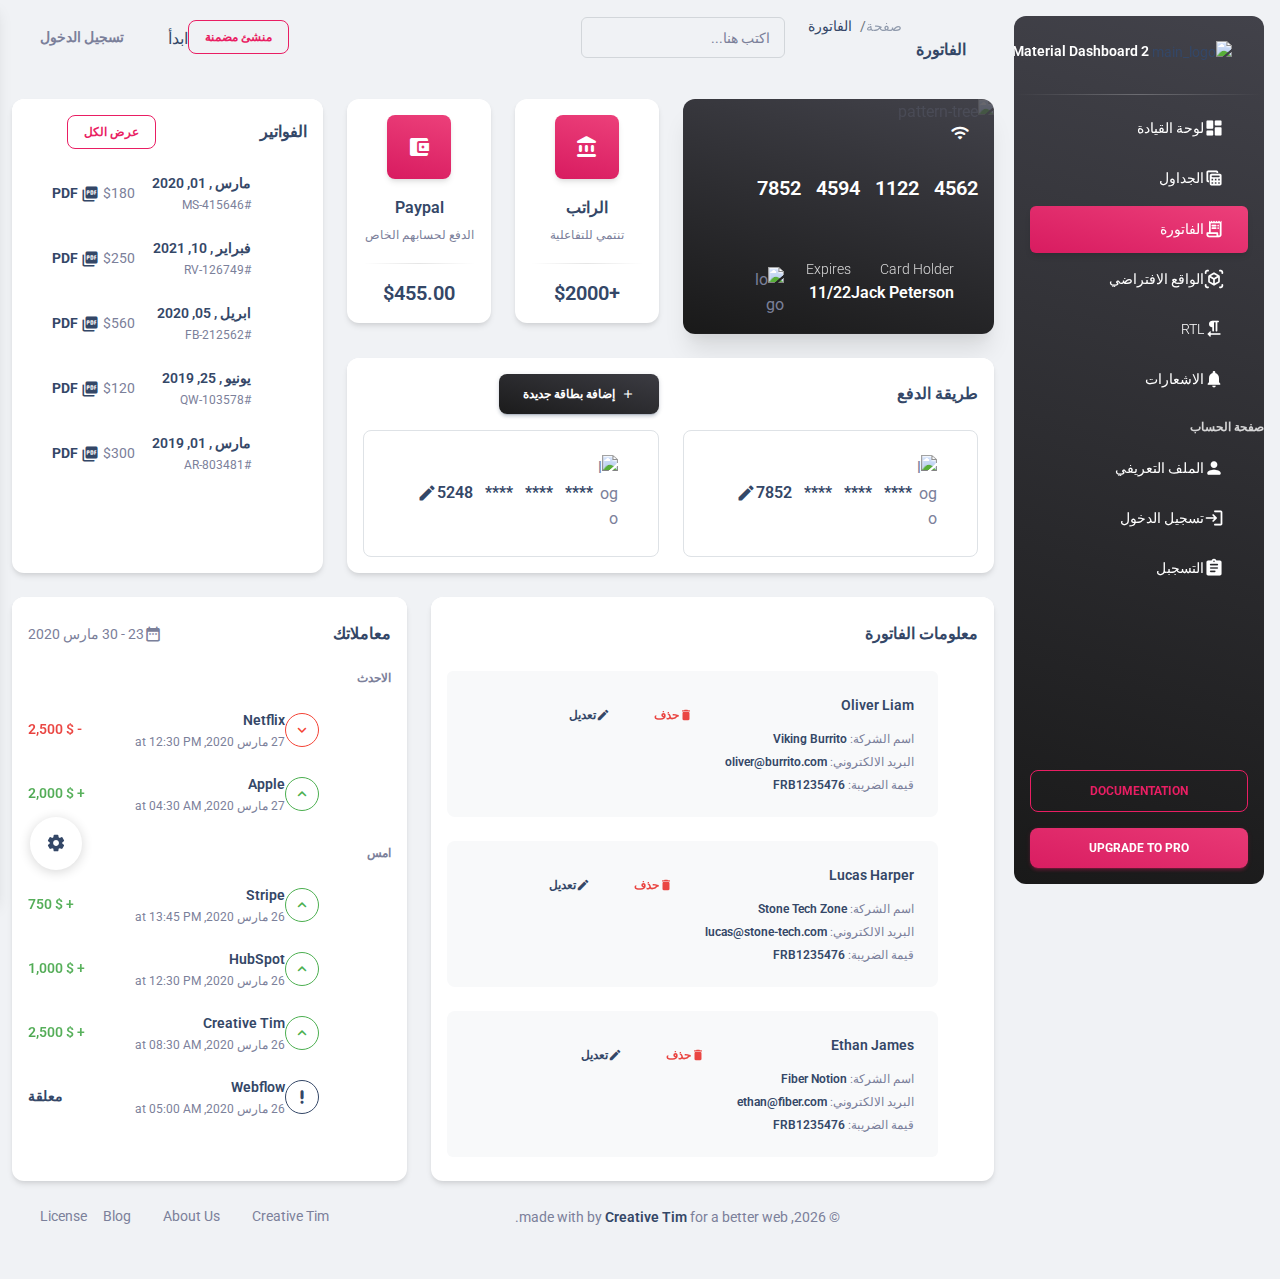
==== pages/billing.html @ f3de68ee "T-billing" ====
<!--
=========================================================
* Material Dashboard 2 - v3.1.0
=========================================================

* Product Page: https://www.creative-tim.com/product/material-dashboard
* Copyright 2023 Creative Tim (https://www.creative-tim.com)
* Licensed under MIT (https://www.creative-tim.com/license)
* Coded by Creative Tim

=========================================================

* The above copyright notice and this permission notice shall be included in all copies or substantial portions of the Software.
-->
<!DOCTYPE html>
<html lang="ar" dir="rtl">

<head>
  <meta charset="utf-8" />
  <meta name="viewport" content="width=device-width, initial-scale=1, shrink-to-fit=no">
  <link rel="apple-touch-icon" sizes="76x76" href="../assets/img/apple-icon.png">
  <link rel="icon" type="image/png" href="../assets/img/favicon.png">
  <title>
    Material Dashboard 2 by Creative Tim
  </title>
  <!--     Fonts and icons     -->
  <link rel="stylesheet" type="text/css" href="https://fonts.googleapis.com/css?family=Roboto:300,400,500,700,900|Roboto+Slab:400,700" />
  <!-- Nucleo Icons -->
  <link href="../assets/css/nucleo-icons.css" rel="stylesheet" />
  <link href="../assets/css/nucleo-svg.css" rel="stylesheet" />
  <!-- Font Awesome Icons -->
  <script src="https://kit.fontawesome.com/42d5adcbca.js" crossorigin="anonymous"></script>
  <!-- Material Icons -->
  <link href="https://fonts.googleapis.com/icon?family=Material+Icons+Round" rel="stylesheet">
  <!-- CSS Files -->
  <link id="pagestyle" href="../assets/css/material-dashboard.css?v=3.1.0" rel="stylesheet" />
  <!-- Nepcha Analytics (nepcha.com) -->
  <!-- Nepcha is a easy-to-use web analytics. No cookies and fully compliant with GDPR, CCPA and PECR. -->
  <script defer data-site="YOUR_DOMAIN_HERE" src="https://api.nepcha.com/js/nepcha-analytics.js"></script>
</head>

<body class="g-sidenav-show rtl bg-gray-200">
  <aside class="sidenav navbar navbar-vertical navbar-expand-xs border-0 border-radius-xl my-3 fixed-end me-3 rotate-caret  bg-gradient-dark" id="sidenav-main">
    <div class="sidenav-header">
      <i class="fas fa-times p-3 cursor-pointer text-white opacity-5 position-absolute end-0 top-0 d-none d-xl-none" aria-hidden="true" id="iconSidenav"></i>
      <a class="navbar-brand m-0" href=" https://demos.creative-tim.com/material-dashboard/pages/dashboard " target="_blank">
        <img src="../assets/img/logo-ct.png" class="navbar-brand-img h-100" alt="main_logo">
        <span class="ms-1 font-weight-bold text-white">Material Dashboard 2</span>
      </a>
    </div>
    <hr class="horizontal light mt-0 mb-2">
    <div class="collapse navbar-collapse  w-auto " id="sidenav-collapse-main">
      <ul class="navbar-nav">
        <li class="nav-item">
          <a class="nav-link text-white " href="../pages/dashboard.html">
            <div class="text-white text-center me-2 d-flex align-items-center justify-content-center">
              <i class="material-icons opacity-10">dashboard</i>
            </div>
            <span class="nav-link-text ms-1">لوحة القيادة</span>
          </a>
        </li>
        <li class="nav-item">
          <a class="nav-link text-white " href="../pages/tables.html">
            <div class="text-white text-center me-2 d-flex align-items-center justify-content-center">
              <i class="material-icons opacity-10">table_view</i>
            </div>
            <span class="nav-link-text ms-1">الجداول </span>
          </a>
        </li>
        <li class="nav-item">
          <a class="nav-link text-white active bg-gradient-primary" href="../pages/billing.html">
            <div class="text-white text-center me-2 d-flex align-items-center justify-content-center">
              <i class="material-icons opacity-10">receipt_long</i>
            </div>
            <span class="nav-link-text ms-1">الفاتورة </span>
          </a>
        </li>
        <li class="nav-item">
          <a class="nav-link text-white " href="../pages/virtual-reality.html">
            <div class="text-white text-center me-2 d-flex align-items-center justify-content-center">
              <i class="material-icons opacity-10">view_in_ar</i>
            </div>
            <span class="nav-link-text ms-1">الواقع الافتراضي</span>
          </a>
        </li>
        <li class="nav-item">
          <a class="nav-link text-white " href="../pages/rtl.html">
            <div class="text-white text-center me-2 d-flex align-items-center justify-content-center">
              <i class="material-icons opacity-10">format_textdirection_r_to_l</i>
            </div>
            <span class="nav-link-text ms-1">RTL</span>
          </a>
        </li>
        <li class="nav-item">
          <a class="nav-link text-white " href="../pages/notifications.html">
            <div class="text-white text-center me-2 d-flex align-items-center justify-content-center">
              <i class="material-icons opacity-10">notifications</i>
            </div>
            <span class="nav-link-text ms-1">الاشعارات </span>
          </a>
        </li>
        <li class="nav-item mt-3">
          <h6 class="ps-4 ms-2 text-uppercase text-xs text-white font-weight-bolder opacity-8">صفحة الحساب </h6>
        </li>
        <li class="nav-item">
          <a class="nav-link text-white " href="../pages/profile.html">
            <div class="text-white text-center me-2 d-flex align-items-center justify-content-center">
              <i class="material-icons opacity-10">person</i>
            </div>
            <span class="nav-link-text ms-1">الملف التعريفي</span>
          </a>
        </li>
        <li class="nav-item">
          <a class="nav-link text-white " href="../pages/sign-in.html">
            <div class="text-white text-center me-2 d-flex align-items-center justify-content-center">
              <i class="material-icons opacity-10">login</i>
            </div>
            <span class="nav-link-text ms-1">تسجيل الدخول </span>
          </a>
        </li>
        <li class="nav-item">
          <a class="nav-link text-white " href="../pages/sign-up.html">
            <div class="text-white text-center me-2 d-flex align-items-center justify-content-center">
              <i class="material-icons opacity-10">assignment</i>
            </div>
            <span class="nav-link-text ms-1">التسجبل </span>
          </a>
        </li>
      </ul>
    </div>
    <div class="sidenav-footer position-absolute w-100 bottom-0 ">
      <div class="mx-3">
        <a class="btn btn-outline-primary mt-4 w-100" href="https://www.creative-tim.com/learning-lab/bootstrap/overview/material-dashboard?ref=sidebarfree" type="button">Documentation</a>
        <a class="btn bg-gradient-primary w-100" href="https://www.creative-tim.com/product/material-dashboard-pro?ref=sidebarfree" type="button">Upgrade to pro</a>
      </div>
    </div>
  </aside>
  <main class="main-content position-relative max-height-vh-100 h-100 border-radius-lg ">
    <!-- Navbar -->
    <nav class="navbar navbar-main navbar-expand-lg px-0 mx-4 shadow-none border-radius-xl" id="navbarBlur" data-scroll="true">
      <div class="container-fluid py-1 px-3">
        <nav aria-label="breadcrumb">
          <ol class="breadcrumb bg-transparent mb-0 pb-0 pt-1 px-0 me-sm-6 me-5">
            <li class="breadcrumb-item text-sm"><a class="opacity-5 text-dark" href="javascript:;">صفحة</a></li>
            <li class="breadcrumb-item text-sm text-dark active" aria-current="page">الفاتورة</li>
          </ol>
          <h6 class="font-weight-bolder mb-0">الفاتورة</h6>
        </nav>
        <div class="collapse navbar-collapse mt-sm-0 mt-2 me-md-0 me-sm-4" id="navbar">
          <div class="ms-md-auto pe-md-3 d-flex align-items-center">
            <div class="input-group input-group-outline">
              <label class="form-label">اكتب هنا...</label>
              <input type="text" class="form-control">
            </div>
          </div>
          <ul class="navbar-nav  justify-content-end">
            <li class="nav-item d-flex align-items-center">
              <a class="btn btn-outline-primary btn-sm mb-0 me-3" target="_blank" href="https://www.creative-tim.com/builder?ref=navbar-material-dashboard">منشئ مضمنة</a>
            </li>
            <li class="mt-2">
              <a class="github-button" href="https://github.com/creativetimofficial/material-dashboard" data-icon="octicon-star" data-size="large" data-show-count="true" aria-label="Star creativetimofficial/material-dashboard on GitHub">ابدأ</a>
            </li>
            <li class="nav-item d-xl-none ps-3 d-flex align-items-center">
              <a href="javascript:;" class="nav-link text-body p-0" id="iconNavbarSidenav">
                <div class="sidenav-toggler-inner">
                  <i class="sidenav-toggler-line"></i>
                  <i class="sidenav-toggler-line"></i>
                  <i class="sidenav-toggler-line"></i>
                </div>
              </a>
            </li>
            <li class="nav-item px-3 d-flex align-items-center">
              <a href="javascript:;" class="nav-link text-body p-0">
                <i class="fa fa-cog fixed-plugin-button-nav cursor-pointer"></i>
              </a>
            </li>
            <li class="nav-item dropdown pe-2 d-flex align-items-center">
              <a href="javascript:;" class="nav-link text-body p-0" id="dropdownMenuButton" data-bs-toggle="dropdown" aria-expanded="false">
                <i class="fa fa-bell cursor-pointer"></i>
              </a>
              <ul class="dropdown-menu  px-2 py-3 me-sm-n4" aria-labelledby="dropdownMenuButton">
                <li class="mb-2">
                  <a class="dropdown-item border-radius-md" href="javascript:;">
                    <div class="d-flex py-1">
                      <div class="my-auto">
                        <img src="../assets/img/team-2.jpg" class="avatar avatar-sm  me-3 ">
                      </div>
                      <div class="d-flex flex-column justify-content-center">
                        <h6 class="text-sm font-weight-normal mb-1">
                          <span class="font-weight-bold">رسالة جديدة</span> من Laur
                        </h6>
                        <p class="text-xs text-secondary mb-0">
                          <i class="fa fa-clock me-1"></i>
                          1قبل 13 دقيقة
                        </p>
                      </div>
                    </div>
                  </a>
                </li>
                <li class="mb-2">
                  <a class="dropdown-item border-radius-md" href="javascript:;">
                    <div class="d-flex py-1">
                      <div class="my-auto">
                        <img src="../assets/img/small-logos/logo-spotify.svg" class="avatar avatar-sm bg-gradient-dark  me-3 ">
                      </div>
                      <div class="d-flex flex-column justify-content-center">
                        <h6 class="text-sm font-weight-normal mb-1">
                          <span class="font-weight-bold">ألبوم جديد</span> لي Travis Scott
                        </h6>
                        <p class="text-xs text-secondary mb-0">
                          <i class="fa fa-clock me-1"></i>
                          قيل يوم
                        </p>
                      </div>
                    </div>
                  </a>
                </li>
                <li>
                  <a class="dropdown-item border-radius-md" href="javascript:;">
                    <div class="d-flex py-1">
                      <div class="avatar avatar-sm bg-gradient-secondary  me-3  my-auto">
                        <svg width="12px" height="12px" viewBox="0 0 43 36" version="1.1" xmlns="http://www.w3.org/2000/svg" xmlns:xlink="http://www.w3.org/1999/xlink">
                          <title>البطاقة الائتمانية</title>
                          <g stroke="none" stroke-width="1" fill="none" fill-rule="evenodd">
                            <g transform="translate(-2169.000000, -745.000000)" fill="#FFFFFF" fill-rule="nonzero">
                              <g transform="translate(1716.000000, 291.000000)">
                                <g transform="translate(453.000000, 454.000000)">
                                  <path class="color-background" d="M43,10.7482083 L43,3.58333333 C43,1.60354167 41.3964583,0 39.4166667,0 L3.58333333,0 C1.60354167,0 0,1.60354167 0,3.58333333 L0,10.7482083 L43,10.7482083 Z" opacity="0.593633743"></path>
                                  <path class="color-background" d="M0,16.125 L0,32.25 C0,34.2297917 1.60354167,35.8333333 3.58333333,35.8333333 L39.4166667,35.8333333 C41.3964583,35.8333333 43,34.2297917 43,32.25 L43,16.125 L0,16.125 Z M19.7083333,26.875 L7.16666667,26.875 L7.16666667,23.2916667 L19.7083333,23.2916667 L19.7083333,26.875 Z M35.8333333,26.875 L28.6666667,26.875 L28.6666667,23.2916667 L35.8333333,23.2916667 L35.8333333,26.875 Z"></path>
                                </g>
                              </g>
                            </g>
                          </g>
                        </svg>
                      </div>
                      <div class="d-flex flex-column justify-content-center">
                        <h6 class="text-sm font-weight-normal mb-1">
                          تم الدفع بنجاح 
                        </h6>
                        <p class="text-xs text-secondary mb-0">
                          <i class="fa fa-clock me-1"></i>
                          قبل يومين
                        </p>
                      </div>
                    </div>
                  </a>
                </li>
              </ul>
            </li>
            <li class="nav-item d-flex align-items-center">
              <a href="../pages/sign-in.html" class="nav-link text-body font-weight-bold px-0">
                <i class="fa fa-user me-sm-1"></i>
                <span class="d-sm-inline d-none">تسجيل الدخول</span>
              </a>
            </li>
          </ul>
        </div>
      </div>
    </nav>
    <!-- End Navbar -->
    <div class="container-fluid py-4">
      <div class="row">
        <div class="col-lg-8">
          <div class="row">
            <div class="col-xl-6 mb-xl-0 mb-4">
              <div class="card bg-transparent shadow-xl">
                <div class="overflow-hidden position-relative border-radius-xl">
                  <img src="../assets/img/illustrations/pattern-tree.svg" class="position-absolute opacity-2 start-0 top-0 w-100 z-index-1 h-100" alt="pattern-tree">
                  <span class="mask bg-gradient-dark opacity-10"></span>
                  <div class="card-body position-relative z-index-1 p-3">
                    <i class="material-icons text-white p-2">wifi</i>
                    <h5 class="text-white mt-4 mb-5 pb-2">4562&nbsp;&nbsp;&nbsp;1122&nbsp;&nbsp;&nbsp;4594&nbsp;&nbsp;&nbsp;7852</h5>
                    <div class="d-flex">
                      <div class="d-flex">
                        <div class="me-4">
                          <p class="text-white text-sm opacity-8 mb-0">Card Holder</p>
                          <h6 class="text-white mb-0">Jack Peterson</h6>
                        </div>
                        <div>
                          <p class="text-white text-sm opacity-8 mb-0">Expires</p>
                          <h6 class="text-white mb-0">11/22</h6>
                        </div>
                      </div>
                      <div class="ms-auto w-20 d-flex align-items-end justify-content-end">
                        <img class="w-60 mt-2" src="../assets/img/logos/mastercard.png" alt="logo">
                      </div>
                    </div>
                  </div>
                </div>
              </div>
            </div>
            <div class="col-xl-6">
              <div class="row">
                <div class="col-md-6 col-6">
                  <div class="card">
                    <div class="card-header mx-4 p-3 text-center">
                      <div class="icon icon-shape icon-lg bg-gradient-primary shadow text-center border-radius-lg">
                        <i class="material-icons opacity-10">account_balance</i>
                      </div>
                    </div>
                    <div class="card-body pt-0 p-3 text-center">
                      <h6 class="text-center mb-0">الراتب</h6>
                      <span class="text-xs">تنتمي للتفاعلية</span>
                      <hr class="horizontal dark my-3">
                      <h5 class="mb-0">+$2000</h5>
                    </div>
                  </div>
                </div>
                <div class="col-md-6 col-6">
                  <div class="card">
                    <div class="card-header mx-4 p-3 text-center">
                      <div class="icon icon-shape icon-lg bg-gradient-primary shadow text-center border-radius-lg">
                        <i class="material-icons opacity-10">account_balance_wallet</i>
                      </div>
                    </div>
                    <div class="card-body pt-0 p-3 text-center">
                      <h6 class="text-center mb-0">Paypal</h6>
                      <span class="text-xs">الدفع لحسابهم الخاص</span>
                      <hr class="horizontal dark my-3">
                      <h5 class="mb-0">$455.00</h5>
                    </div>
                  </div>
                </div>
              </div>
            </div>
            <div class="col-md-12 mb-lg-0 mb-4">
              <div class="card mt-4">
                <div class="card-header pb-0 p-3">
                  <div class="row">
                    <div class="col-6 d-flex align-items-center">
                      <h6 class="mb-0">طريقة الدفع</h6>
                    </div>
                    <div class="col-6 text-end">
                      <a class="btn bg-gradient-dark mb-0" href="javascript:;"><i class="material-icons text-sm">add</i>&nbsp;&nbsp;إضافة بطاقة جديدة</a>
                    </div>
                  </div>
                </div>
                <div class="card-body p-3">
                  <div class="row">
                    <div class="col-md-6 mb-md-0 mb-4">
                      <div class="card card-body border card-plain border-radius-lg d-flex align-items-center flex-row">
                        <img class="w-10 me-3 mb-0" src="../assets/img/logos/mastercard.png" alt="logo">
                        <h6 class="mb-0">****&nbsp;&nbsp;&nbsp;****&nbsp;&nbsp;&nbsp;****&nbsp;&nbsp;&nbsp;7852</h6>
                        <i class="material-icons ms-auto text-dark cursor-pointer" data-bs-toggle="tooltip" data-bs-placement="top" title="Edit Card">edit</i>
                      </div>
                    </div>
                    <div class="col-md-6">
                      <div class="card card-body border card-plain border-radius-lg d-flex align-items-center flex-row">
                        <img class="w-10 me-3 mb-0" src="../assets/img/logos/visa.png" alt="logo">
                        <h6 class="mb-0">****&nbsp;&nbsp;&nbsp;****&nbsp;&nbsp;&nbsp;****&nbsp;&nbsp;&nbsp;5248</h6>
                        <i class="material-icons ms-auto text-dark cursor-pointer" data-bs-toggle="tooltip" data-bs-placement="top" title="Edit Card">edit</i>
                      </div>
                    </div>
                  </div>
                </div>
              </div>
            </div>
          </div>
        </div>
        <div class="col-lg-4">
          <div class="card h-100">
            <div class="card-header pb-0 p-3">
              <div class="row">
                <div class="col-6 d-flex align-items-center">
                  <h6 class="mb-0">الفواتير</h6>
                </div>
                <div class="col-6 text-end">
                  <button class="btn btn-outline-primary btn-sm mb-0">عرض الكل</button>
                </div>
              </div>
            </div>
            <div class="card-body p-3 pb-0">
              <ul class="list-group">
                <li class="list-group-item border-0 d-flex justify-content-between ps-0 mb-2 border-radius-lg">
                  <div class="d-flex flex-column">
                    <h6 class="mb-1 text-dark font-weight-bold text-sm">مارس , 01, 2020</h6>
                    <span class="text-xs">#MS-415646</span>
                  </div>
                  <div class="d-flex align-items-center text-sm">
                    $180
                    <button class="btn btn-link text-dark text-sm mb-0 px-0 ms-4"><i class="material-icons text-lg position-relative me-1">picture_as_pdf</i> PDF</button>
                  </div>
                </li>
                <li class="list-group-item border-0 d-flex justify-content-between ps-0 mb-2 border-radius-lg">
                  <div class="d-flex flex-column">
                    <h6 class="text-dark mb-1 font-weight-bold text-sm">فبراير , 10, 2021</h6>
                    <span class="text-xs">#RV-126749</span>
                  </div>
                  <div class="d-flex align-items-center text-sm">
                    $250
                    <button class="btn btn-link text-dark text-sm mb-0 px-0 ms-4"><i class="material-icons text-lg position-relative me-1">picture_as_pdf</i> PDF</button>
                  </div>
                </li>
                <li class="list-group-item border-0 d-flex justify-content-between ps-0 mb-2 border-radius-lg">
                  <div class="d-flex flex-column">
                    <h6 class="text-dark mb-1 font-weight-bold text-sm">ابريل , 05, 2020</h6>
                    <span class="text-xs">#FB-212562</span>
                  </div>
                  <div class="d-flex align-items-center text-sm">
                    $560
                    <button class="btn btn-link text-dark text-sm mb-0 px-0 ms-4"><i class="material-icons text-lg position-relative me-1">picture_as_pdf</i> PDF</button>
                  </div>
                </li>
                <li class="list-group-item border-0 d-flex justify-content-between ps-0 mb-2 border-radius-lg">
                  <div class="d-flex flex-column">
                    <h6 class="text-dark mb-1 font-weight-bold text-sm">يونيو , 25, 2019</h6>
                    <span class="text-xs">#QW-103578</span>
                  </div>
                  <div class="d-flex align-items-center text-sm">
                    $120
                    <button class="btn btn-link text-dark text-sm mb-0 px-0 ms-4"><i class="material-icons text-lg position-relative me-1">picture_as_pdf</i> PDF</button>
                  </div>
                </li>
                <li class="list-group-item border-0 d-flex justify-content-between ps-0 border-radius-lg">
                  <div class="d-flex flex-column">
                    <h6 class="text-dark mb-1 font-weight-bold text-sm">مارس , 01, 2019</h6>
                    <span class="text-xs">#AR-803481</span>
                  </div>
                  <div class="d-flex align-items-center text-sm">
                    $300
                    <button class="btn btn-link text-dark text-sm mb-0 px-0 ms-4"><i class="material-icons text-lg position-relative me-1">picture_as_pdf</i> PDF</button>
                  </div>
                </li>
              </ul>
            </div>
          </div>
        </div>
      </div>
      <div class="row">
        <div class="col-md-7 mt-4">
          <div class="card">
            <div class="card-header pb-0 px-3">
              <h6 class="mb-0">معلومات الفاتورة</h6>
            </div>
            <div class="card-body pt-4 p-3">
              <ul class="list-group">
                <li class="list-group-item border-0 d-flex p-4 mb-2 bg-gray-100 border-radius-lg">
                  <div class="d-flex flex-column">
                    <h6 class="mb-3 text-sm">Oliver Liam</h6>
                    <span class="mb-2 text-xs">اسم الشركة: <span class="text-dark font-weight-bold ms-sm-2">Viking Burrito</span></span>
                    <span class="mb-2 text-xs">البريد الالكتروني: <span class="text-dark ms-sm-2 font-weight-bold">oliver@burrito.com</span></span>
                    <span class="text-xs">قيمة الضريبة: <span class="text-dark ms-sm-2 font-weight-bold">FRB1235476</span></span>
                  </div>
                  <div class="ms-auto text-end">
                    <a class="btn btn-link text-danger text-gradient px-3 mb-0" href="javascript:;"><i class="material-icons text-sm me-2">delete</i>حذف</a>
                    <a class="btn btn-link text-dark px-3 mb-0" href="javascript:;"><i class="material-icons text-sm me-2">edit</i>تعديل</a>
                  </div>
                </li>
                <li class="list-group-item border-0 d-flex p-4 mb-2 mt-3 bg-gray-100 border-radius-lg">
                  <div class="d-flex flex-column">
                    <h6 class="mb-3 text-sm">Lucas Harper</h6>
                    <span class="mb-2 text-xs">اسم الشركة: <span class="text-dark font-weight-bold ms-sm-2">Stone Tech Zone</span></span>
                    <span class="mb-2 text-xs">البريد الالكتروني: <span class="text-dark ms-sm-2 font-weight-bold">lucas@stone-tech.com</span></span>
                    <span class="text-xs">قيمة الضريبة: <span class="text-dark ms-sm-2 font-weight-bold">FRB1235476</span></span>
                  </div>
                  <div class="ms-auto text-end">
                    <a class="btn btn-link text-danger text-gradient px-3 mb-0" href="javascript:;"><i class="material-icons text-sm me-2">delete</i>حذف</a>
                    <a class="btn btn-link text-dark px-3 mb-0" href="javascript:;"><i class="material-icons text-sm me-2">edit</i>تعديل</a>
                  </div>
                </li>
                <li class="list-group-item border-0 d-flex p-4 mb-2 mt-3 bg-gray-100 border-radius-lg">
                  <div class="d-flex flex-column">
                    <h6 class="mb-3 text-sm">Ethan James</h6>
                    <span class="mb-2 text-xs">اسم الشركة: <span class="text-dark font-weight-bold ms-sm-2">Fiber Notion</span></span>
                    <span class="mb-2 text-xs">البريد الالكتروني: <span class="text-dark ms-sm-2 font-weight-bold">ethan@fiber.com</span></span>
                    <span class="text-xs">قيمة الضريبة: <span class="text-dark ms-sm-2 font-weight-bold">FRB1235476</span></span>
                  </div>
                  <div class="ms-auto text-end">
                    <a class="btn btn-link text-danger text-gradient px-3 mb-0" href="javascript:;"><i class="material-icons text-sm me-2">delete</i>حذف</a>
                    <a class="btn btn-link text-dark px-3 mb-0" href="javascript:;"><i class="material-icons text-sm me-2">edit</i>تعديل</a>
                  </div>
                </li>
              </ul>
            </div>
          </div>
        </div>
        <div class="col-md-5 mt-4">
          <div class="card h-100 mb-4">
            <div class="card-header pb-0 px-3">
              <div class="row">
                <div class="col-md-6">
                  <h6 class="mb-0">معاملاتك</h6>
                </div>
                <div class="col-md-6 d-flex justify-content-start justify-content-md-end align-items-center">
                  <i class="material-icons me-2 text-lg">date_range</i>
                  <small>23 - 30 مارس  2020</small>
                </div>
              </div>
            </div>
            <div class="card-body pt-4 p-3">
              <h6 class="text-uppercase text-body text-xs font-weight-bolder mb-3">الاحدث</h6>
              <ul class="list-group">
                <li class="list-group-item border-0 d-flex justify-content-between ps-0 mb-2 border-radius-lg">
                  <div class="d-flex align-items-center">
                    <button class="btn btn-icon-only btn-rounded btn-outline-danger mb-0 me-3 p-3 btn-sm d-flex align-items-center justify-content-center"><i class="material-icons text-lg">expand_more</i></button>
                    <div class="d-flex flex-column">
                      <h6 class="mb-1 text-dark text-sm">Netflix</h6>
                      <span class="text-xs">27 مارس 2020, at 12:30 PM</span>
                    </div>
                  </div>
                  <div class="d-flex align-items-center text-danger text-gradient text-sm font-weight-bold">
                    - $ 2,500
                  </div>
                </li>
                <li class="list-group-item border-0 d-flex justify-content-between ps-0 mb-2 border-radius-lg">
                  <div class="d-flex align-items-center">
                    <button class="btn btn-icon-only btn-rounded btn-outline-success mb-0 me-3 p-3 btn-sm d-flex align-items-center justify-content-center"><i class="material-icons text-lg">expand_less</i></button>
                    <div class="d-flex flex-column">
                      <h6 class="mb-1 text-dark text-sm">Apple</h6>
                      <span class="text-xs">27 مارس 2020, at 04:30 AM</span>
                    </div>
                  </div>
                  <div class="d-flex align-items-center text-success text-gradient text-sm font-weight-bold">
                    + $ 2,000
                  </div>
                </li>
              </ul>
              <h6 class="text-uppercase text-body text-xs font-weight-bolder my-3">امس</h6>
              <ul class="list-group">
                <li class="list-group-item border-0 d-flex justify-content-between ps-0 mb-2 border-radius-lg">
                  <div class="d-flex align-items-center">
                    <button class="btn btn-icon-only btn-rounded btn-outline-success mb-0 me-3 p-3 btn-sm d-flex align-items-center justify-content-center"><i class="material-icons text-lg">expand_less</i></button>
                    <div class="d-flex flex-column">
                      <h6 class="mb-1 text-dark text-sm">Stripe</h6>
                      <span class="text-xs">26 مارس 2020, at 13:45 PM</span>
                    </div>
                  </div>
                  <div class="d-flex align-items-center text-success text-gradient text-sm font-weight-bold">
                    + $ 750
                  </div>
                </li>
                <li class="list-group-item border-0 d-flex justify-content-between ps-0 mb-2 border-radius-lg">
                  <div class="d-flex align-items-center">
                    <button class="btn btn-icon-only btn-rounded btn-outline-success mb-0 me-3 p-3 btn-sm d-flex align-items-center justify-content-center"><i class="material-icons text-lg">expand_less</i></button>
                    <div class="d-flex flex-column">
                      <h6 class="mb-1 text-dark text-sm">HubSpot</h6>
                      <span class="text-xs">26 مارس 2020, at 12:30 PM</span>
                    </div>
                  </div>
                  <div class="d-flex align-items-center text-success text-gradient text-sm font-weight-bold">
                    + $ 1,000
                  </div>
                </li>
                <li class="list-group-item border-0 d-flex justify-content-between ps-0 mb-2 border-radius-lg">
                  <div class="d-flex align-items-center">
                    <button class="btn btn-icon-only btn-rounded btn-outline-success mb-0 me-3 p-3 btn-sm d-flex align-items-center justify-content-center"><i class="material-icons text-lg">expand_less</i></button>
                    <div class="d-flex flex-column">
                      <h6 class="mb-1 text-dark text-sm">Creative Tim</h6>
                      <span class="text-xs">26 مارس 2020, at 08:30 AM</span>
                    </div>
                  </div>
                  <div class="d-flex align-items-center text-success text-gradient text-sm font-weight-bold">
                    + $ 2,500
                  </div>
                </li>
                <li class="list-group-item border-0 d-flex justify-content-between ps-0 mb-2 border-radius-lg">
                  <div class="d-flex align-items-center">
                    <button class="btn btn-icon-only btn-rounded btn-outline-dark mb-0 me-3 p-3 btn-sm d-flex align-items-center justify-content-center"><i class="material-icons text-lg">priority_high</i></button>
                    <div class="d-flex flex-column">
                      <h6 class="mb-1 text-dark text-sm">Webflow</h6>
                      <span class="text-xs">26 مارس 2020, at 05:00 AM</span>
                    </div>
                  </div>
                  <div class="d-flex align-items-center text-dark text-sm font-weight-bold">
                    معلقة
                  </div>
                </li>
              </ul>
            </div>
          </div>
        </div>
      </div>
      <footer class="footer py-4  ">
        <div class="container-fluid">
          <div class="row align-items-center justify-content-lg-between">
            <div class="col-lg-6 mb-lg-0 mb-4">
              <div class="copyright text-center text-sm text-muted text-lg-start">
                © <script>
                  document.write(new Date().getFullYear())
                </script>,
                made with <i class="fa fa-heart"></i> by
                <a href="https://www.creative-tim.com" class="font-weight-bold" target="_blank">Creative Tim</a>
                for a better web.
              </div>
            </div>
            <div class="col-lg-6">
              <ul class="nav nav-footer justify-content-center justify-content-lg-end">
                <li class="nav-item">
                  <a href="https://www.creative-tim.com" class="nav-link text-muted" target="_blank">Creative Tim</a>
                </li>
                <li class="nav-item">
                  <a href="https://www.creative-tim.com/presentation" class="nav-link text-muted" target="_blank">About Us</a>
                </li>
                <li class="nav-item">
                  <a href="https://www.creative-tim.com/blog" class="nav-link text-muted" target="_blank">Blog</a>
                </li>
                <li class="nav-item">
                  <a href="https://www.creative-tim.com/license" class="nav-link pe-0 text-muted" target="_blank">License</a>
                </li>
              </ul>
            </div>
          </div>
        </div>
      </footer>
    </div>
  </main>
  <div class="fixed-plugin">
    <a class="fixed-plugin-button text-dark position-fixed px-3 py-2">
      <i class="material-icons py-2">settings</i>
    </a>
    <div class="card shadow-lg">
      <div class="card-header pb-0 pt-3">
        <div class="float-start">
          <h5 class="mt-3 mb-0">مكون واجهة المستخدم المادية</h5>
          <p>راجع خيارات لوحة المعلومات الخاصة بنا.</p>
        </div>
        <div class="float-end mt-4">
          <button class="btn btn-link text-dark p-0 fixed-plugin-close-button">
            <i class="material-icons">clear</i>
          </button>
        </div>
        <!-- End Toggle Button -->
      </div>
      <hr class="horizontal dark my-1">
      <div class="card-body pt-sm-3 pt-0">
        <!-- Sidebar Backgrounds -->
        <div>
          <h6 class="mb-0">لون شريط التنقل</h6>
        </div>
        <a href="javascript:void(0)" class="switch-trigger background-color">
          <div class="badge-colors my-2 text-start">
            <span class="badge filter bg-gradient-primary active" data-color="primary" onclick="sidebarColor(this)"></span>
            <span class="badge filter bg-gradient-dark" data-color="dark" onclick="sidebarColor(this)"></span>
            <span class="badge filter bg-gradient-info" data-color="info" onclick="sidebarColor(this)"></span>
            <span class="badge filter bg-gradient-success" data-color="success" onclick="sidebarColor(this)"></span>
            <span class="badge filter bg-gradient-warning" data-color="warning" onclick="sidebarColor(this)"></span>
            <span class="badge filter bg-gradient-danger" data-color="danger" onclick="sidebarColor(this)"></span>
          </div>
        </a>
        <!-- Sidenav Type -->
        <div class="mt-3">
          <h6 class="mb-0">نوع شريط التنقل</h6>
          <p class="text-sm">اختر بين نوعين من شريط التنقل.</p>
        </div>
        <div class="d-flex">
          <button class="btn bg-gradient-dark px-3 mb-2 active" data-class="bg-gradient-dark" onclick="sidebarType(this)">داكن</button>
          <button class="btn bg-gradient-dark px-3 mb-2 ms-2" data-class="bg-transparent" onclick="sidebarType(this)">شفاف</button>
          <button class="btn bg-gradient-dark px-3 mb-2 ms-2" data-class="bg-white" onclick="sidebarType(this)">فاتح</button>
        </div>
        <p class="text-sm d-xl-none d-block mt-2">You can change the sidenav type just on desktop view.</p>
        <!-- Navbar Fixed -->
        <div class="mt-3 d-flex">
          <h6 class="mb-0">شريط التنقل ثابت</h6>
          <div class="form-check form-switch ps-0 ms-auto my-auto">
            <input class="form-check-input mt-1 ms-auto" type="checkbox" id="navbarFixed" onclick="navbarFixed(this)">
          </div>
        </div>
        <hr class="horizontal dark my-3">
        <div class="mt-2 d-flex">
          <h6 class="mb-0">فاتح / داكن</h6>
          <div class="form-check form-switch ps-0 ms-auto my-auto">
            <input class="form-check-input mt-1 ms-auto" type="checkbox" id="dark-version" onclick="darkMode(this)">
          </div>
        </div>
        <hr class="horizontal dark my-sm-4">
        <a class="btn bg-gradient-info w-100" href="https://www.creative-tim.com/product/material-dashboard-pro">تحميل مجاني</a>
        <a class="btn btn-outline-dark w-100" href="https://www.creative-tim.com/learning-lab/bootstrap/overview/material-dashboard">عرض المطبوعات الفنية </a>
        <div class="w-100 text-center">
          <a class="github-button" href="https://github.com/creativetimofficial/material-dashboard" data-icon="octicon-star" data-size="large" data-show-count="true" aria-label="Star creativetimofficial/material-dashboard on GitHub">ابدأ</a>
          <h6 class="mt-3">شكرا على المشاركة!</h6>
          <a href="https://twitter.com/intent/tweet?text=Check%20Material%20UI%20Dashboard%20made%20by%20%40CreativeTim%20%23webdesign%20%23dashboard%20%23bootstrap5&amp;url=https%3A%2F%2Fwww.creative-tim.com%2Fproduct%2Fsoft-ui-dashboard" class="btn btn-dark mb-0 me-2" target="_blank">
            <i class="fab fa-twitter me-1" aria-hidden="true"></i> تويتر
          </a>
          <a href="https://www.facebook.com/sharer/sharer.php?u=https://www.creative-tim.com/product/material-dashboard" class="btn btn-dark mb-0 me-2" target="_blank">
            <i class="fab fa-facebook-square me-1" aria-hidden="true"></i> مشاركة
          </a>
        </div>
      </div>
    </div>
  </div>
  <!--   Core JS Files   -->
  <script src="../assets/js/core/popper.min.js"></script>
  <script src="../assets/js/core/bootstrap.min.js"></script>
  <script src="../assets/js/plugins/perfect-scrollbar.min.js"></script>
  <script src="../assets/js/plugins/smooth-scrollbar.min.js"></script>
  <script>
    var win = navigator.platform.indexOf('Win') > -1;
    if (win && document.querySelector('#sidenav-scrollbar')) {
      var options = {
        damping: '0.5'
      }
      Scrollbar.init(document.querySelector('#sidenav-scrollbar'), options);
    }
  </script>
  <!-- Github buttons -->
  <script async defer src="https://buttons.github.io/buttons.js"></script>
  <!-- Control Center for Material Dashboard: parallax effects, scripts for the example pages etc -->
  <script src="../assets/js/material-dashboard.min.js?v=3.1.0"></script>
</body>

</html>
---- assets/css/nucleo-icons.css ----
/*--------------------------------

hermes-dashboard-icons Web Font - built using nucleoapp.com
License - nucleoapp.com/license/

-------------------------------- */
@font-face {
  font-family: 'NucleoIcons';
  src: url('../fonts/nucleo-icons.eot');
  src: url('../fonts/nucleo-icons.eot') format('embedded-opentype'), url('../fonts/nucleo-icons.woff2') format('woff2'), url('../fonts/nucleo-icons.woff') format('woff'), url('../fonts/nucleo-icons.ttf') format('truetype'), url('../fonts/nucleo-icons.svg') format('svg');
  font-weight: normal;
  font-style: normal;
}

/*------------------------
    base class definition
-------------------------*/
.ni {
  display: inline-block;
  font: normal normal normal 14px/1 NucleoIcons;
  font-size: inherit;
  text-rendering: auto;
  -webkit-font-smoothing: antialiased;
  -moz-osx-font-smoothing: grayscale;
}

/*------------------------
  change icon size
-------------------------*/
.ni-lg {
  font-size: 1.33333333em;
  line-height: 0.75em;
  vertical-align: -15%;
}

.ni-2x {
  font-size: 2em;
}

.ni-3x {
  font-size: 3em;
}

.ni-4x {
  font-size: 4em;
}

.ni-5x {
  font-size: 5em;
}

/*----------------------------------
  add a square/circle background
-----------------------------------*/
.ni.square,
.ni.circle {
  padding: 0.33333333em;
  vertical-align: -16%;
  background-color: #eee;
}

.ni.circle {
  border-radius: 50%;
}

/*------------------------
  list icons
-------------------------*/
.ni-ul {
  padding-left: 0;
  margin-left: 2.14285714em;
  list-style-type: none;
}

.ni-ul>li {
  position: relative;
}

.ni-ul>li>.ni {
  position: absolute;
  left: -1.57142857em;
  top: 0.14285714em;
  text-align: center;
}

.ni-ul>li>.ni.lg {
  top: 0;
  left: -1.35714286em;
}

.ni-ul>li>.ni.circle,
.ni-ul>li>.ni.square {
  top: -0.19047619em;
  left: -1.9047619em;
}

/*------------------------
  spinning icons
-------------------------*/
.ni.spin {
  -webkit-animation: nc-spin 2s infinite linear;
  -moz-animation: nc-spin 2s infinite linear;
  animation: nc-spin 2s infinite linear;
}

@-webkit-keyframes nc-spin {
  0% {
    -webkit-transform: rotate(0deg);
  }

  100% {
    -webkit-transform: rotate(360deg);
  }
}

@-moz-keyframes nc-spin {
  0% {
    -moz-transform: rotate(0deg);
  }

  100% {
    -moz-transform: rotate(360deg);
  }
}

@keyframes nc-spin {
  0% {
    -webkit-transform: rotate(0deg);
    -moz-transform: rotate(0deg);
    -ms-transform: rotate(0deg);
    -o-transform: rotate(0deg);
    transform: rotate(0deg);
  }

  100% {
    -webkit-transform: rotate(360deg);
    -moz-transform: rotate(360deg);
    -ms-transform: rotate(360deg);
    -o-transform: rotate(360deg);
    transform: rotate(360deg);
  }
}

/*------------------------
  rotated/flipped icons
-------------------------*/
.ni.rotate-90 {
  filter: progid:DXImageTransform.Microsoft.BasicImage(rotation=1);
  -webkit-transform: rotate(90deg);
  -moz-transform: rotate(90deg);
  -ms-transform: rotate(90deg);
  -o-transform: rotate(90deg);
  transform: rotate(90deg);
}

.ni.rotate-180 {
  filter: progid:DXImageTransform.Microsoft.BasicImage(rotation=2);
  -webkit-transform: rotate(180deg);
  -moz-transform: rotate(180deg);
  -ms-transform: rotate(180deg);
  -o-transform: rotate(180deg);
  transform: rotate(180deg);
}

.ni.rotate-270 {
  filter: progid:DXImageTransform.Microsoft.BasicImage(rotation=3);
  -webkit-transform: rotate(270deg);
  -moz-transform: rotate(270deg);
  -ms-transform: rotate(270deg);
  -o-transform: rotate(270deg);
  transform: rotate(270deg);
}

.ni.flip-y {
  filter: progid:DXImageTransform.Microsoft.BasicImage(rotation=0);
  -webkit-transform: scale(-1, 1);
  -moz-transform: scale(-1, 1);
  -ms-transform: scale(-1, 1);
  -o-transform: scale(-1, 1);
  transform: scale(-1, 1);
}

.ni.flip-x {
  filter: progid:DXImageTransform.Microsoft.BasicImage(rotation=2);
  -webkit-transform: scale(1, -1);
  -moz-transform: scale(1, -1);
  -ms-transform: scale(1, -1);
  -o-transform: scale(1, -1);
  transform: scale(1, -1);
}

/*------------------------
    font icons
-------------------------*/

.ni-active-40::before {
  content: "\ea02";
}

.ni-air-baloon::before {
  content: "\ea03";
}

.ni-album-2::before {
  content: "\ea04";
}

.ni-align-center::before {
  content: "\ea05";
}

.ni-align-left-2::before {
  content: "\ea06";
}

.ni-ambulance::before {
  content: "\ea07";
}

.ni-app::before {
  content: "\ea08";
}

.ni-archive-2::before {
  content: "\ea09";
}

.ni-atom::before {
  content: "\ea0a";
}

.ni-badge::before {
  content: "\ea0b";
}

.ni-bag-17::before {
  content: "\ea0c";
}

.ni-basket::before {
  content: "\ea0d";
}

.ni-bell-55::before {
  content: "\ea0e";
}

.ni-bold-down::before {
  content: "\ea0f";
}

.ni-bold-left::before {
  content: "\ea10";
}

.ni-bold-right::before {
  content: "\ea11";
}

.ni-bold-up::before {
  content: "\ea12";
}

.ni-bold::before {
  content: "\ea13";
}

.ni-book-bookmark::before {
  content: "\ea14";
}

.ni-books::before {
  content: "\ea15";
}

.ni-box-2::before {
  content: "\ea16";
}

.ni-briefcase-24::before {
  content: "\ea17";
}

.ni-building::before {
  content: "\ea18";
}

.ni-bulb-61::before {
  content: "\ea19";
}

.ni-bullet-list-67::before {
  content: "\ea1a";
}

.ni-bus-front-12::before {
  content: "\ea1b";
}

.ni-button-pause::before {
  content: "\ea1c";
}

.ni-button-play::before {
  content: "\ea1d";
}

.ni-button-power::before {
  content: "\ea1e";
}

.ni-calendar-grid-58::before {
  content: "\ea1f";
}

.ni-camera-compact::before {
  content: "\ea20";
}

.ni-caps-small::before {
  content: "\ea21";
}

.ni-cart::before {
  content: "\ea22";
}

.ni-chart-bar-32::before {
  content: "\ea23";
}

.ni-chart-pie-35::before {
  content: "\ea24";
}

.ni-chat-round::before {
  content: "\ea25";
}

.ni-check-bold::before {
  content: "\ea26";
}

.ni-circle-08::before {
  content: "\ea27";
}

.ni-cloud-download-95::before {
  content: "\ea28";
}

.ni-cloud-upload-96::before {
  content: "\ea29";
}

.ni-compass-04::before {
  content: "\ea2a";
}

.ni-controller::before {
  content: "\ea2b";
}

.ni-credit-card::before {
  content: "\ea2c";
}

.ni-curved-next::before {
  content: "\ea2d";
}

.ni-delivery-fast::before {
  content: "\ea2e";
}

.ni-diamond::before {
  content: "\ea2f";
}

.ni-email-83::before {
  content: "\ea30";
}

.ni-fat-add::before {
  content: "\ea31";
}

.ni-fat-delete::before {
  content: "\ea32";
}

.ni-fat-remove::before {
  content: "\ea33";
}

.ni-favourite-28::before {
  content: "\ea34";
}

.ni-folder-17::before {
  content: "\ea35";
}

.ni-glasses-2::before {
  content: "\ea36";
}

.ni-hat-3::before {
  content: "\ea37";
}

.ni-headphones::before {
  content: "\ea38";
}

.ni-html5::before {
  content: "\ea39";
}

.ni-istanbul::before {
  content: "\ea3a";
}

.ni-key-25::before {
  content: "\ea3b";
}

.ni-laptop::before {
  content: "\ea3c";
}

.ni-like-2::before {
  content: "\ea3d";
}

.ni-lock-circle-open::before {
  content: "\ea3e";
}

.ni-map-big::before {
  content: "\ea3f";
}

.ni-mobile-button::before {
  content: "\ea40";
}

.ni-money-coins::before {
  content: "\ea41";
}

.ni-note-03::before {
  content: "\ea42";
}

.ni-notification-70::before {
  content: "\ea43";
}

.ni-palette::before {
  content: "\ea44";
}

.ni-paper-diploma::before {
  content: "\ea45";
}

.ni-pin-3::before {
  content: "\ea46";
}

.ni-planet::before {
  content: "\ea47";
}

.ni-ruler-pencil::before {
  content: "\ea48";
}

.ni-satisfied::before {
  content: "\ea49";
}

.ni-scissors::before {
  content: "\ea4a";
}

.ni-send::before {
  content: "\ea4b";
}

.ni-settings-gear-65::before {
  content: "\ea4c";
}

.ni-settings::before {
  content: "\ea4d";
}

.ni-single-02::before {
  content: "\ea4e";
}

.ni-single-copy-04::before {
  content: "\ea4f";
}

.ni-sound-wave::before {
  content: "\ea50";
}

.ni-spaceship::before {
  content: "\ea51";
}

.ni-square-pin::before {
  content: "\ea52";
}

.ni-support-16::before {
  content: "\ea53";
}

.ni-tablet-button::before {
  content: "\ea54";
}

.ni-tag::before {
  content: "\ea55";
}

.ni-tie-bow::before {
  content: "\ea56";
}

.ni-time-alarm::before {
  content: "\ea57";
}

.ni-trophy::before {
  content: "\ea58";
}

.ni-tv-2::before {
  content: "\ea59";
}

.ni-umbrella-13::before {
  content: "\ea5a";
}

.ni-user-run::before {
  content: "\ea5b";
}

.ni-vector::before {
  content: "\ea5c";
}

.ni-watch-time::before {
  content: "\ea5d";
}

.ni-world::before {
  content: "\ea5e";
}

.ni-zoom-split-in::before {
  content: "\ea5f";
}

.ni-collection::before {
  content: "\ea60";
}

.ni-image::before {
  content: "\ea61";
}

.ni-shop::before {
  content: "\ea62";
}

.ni-ungroup::before {
  content: "\ea63";
}

.ni-world-2::before {
  content: "\ea64";
}

.ni-ui-04::before {
  content: "\ea65";
}


/* all icon font classes list here */
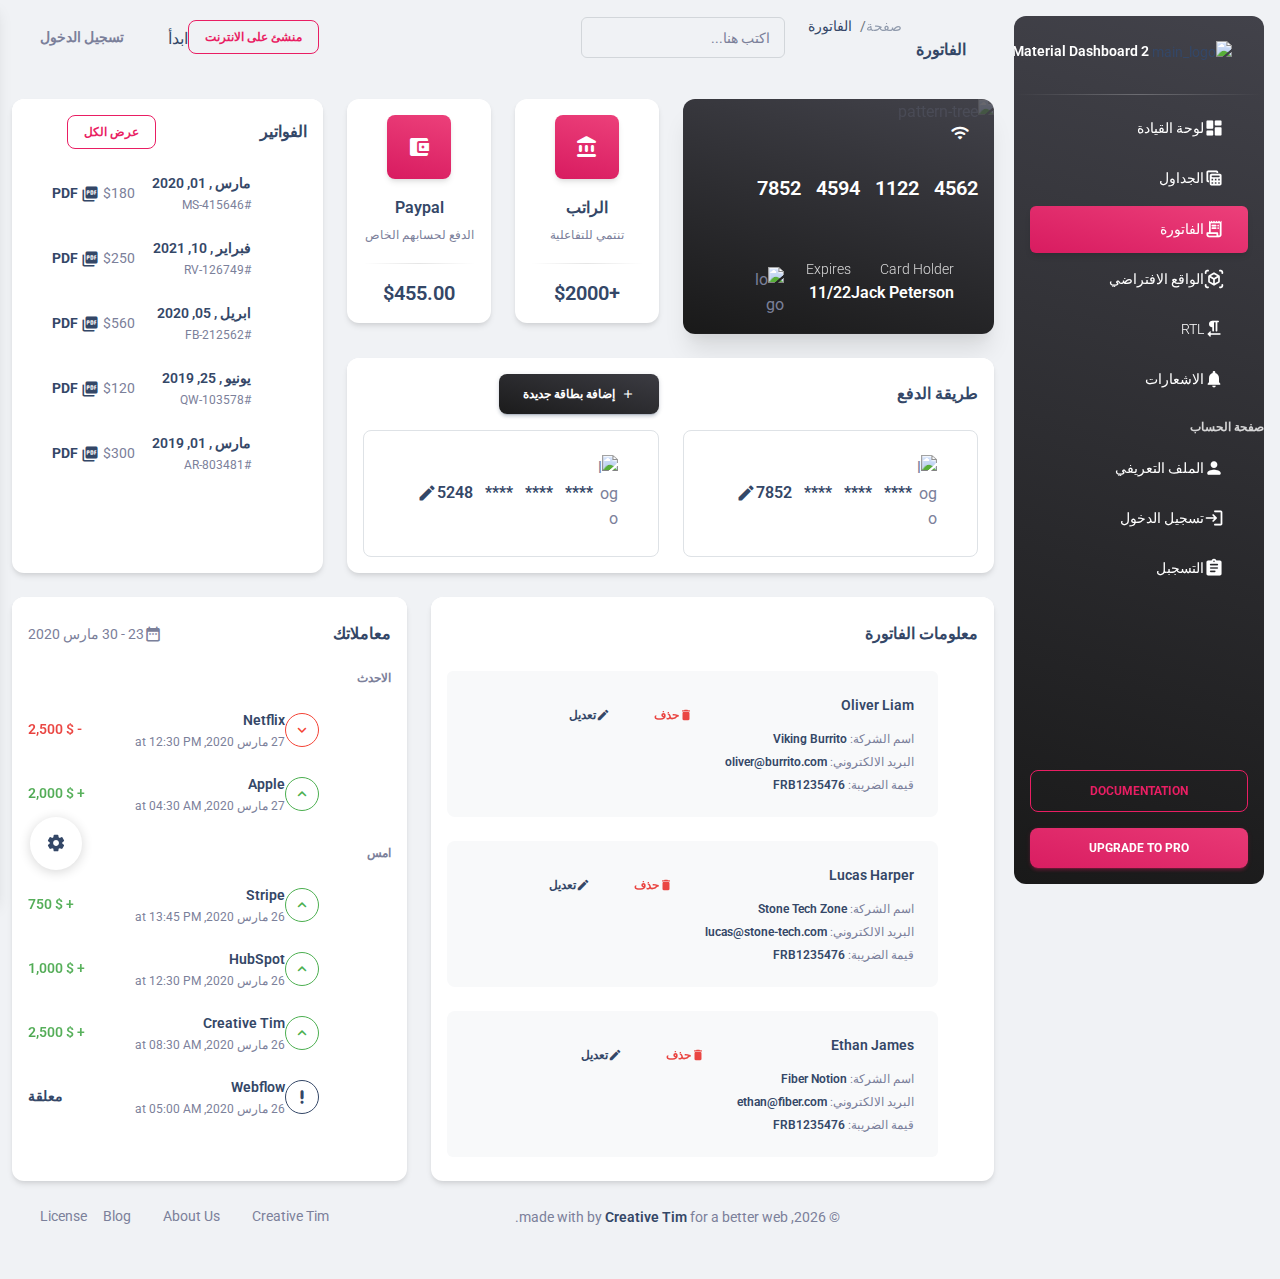
==== commit 5c7810d6: "translate-8" ====
--- a/pages/billing.html
+++ b/pages/billing.html
@@ -155,7 +155,7 @@
           </div>
           <ul class="navbar-nav  justify-content-end">
             <li class="nav-item d-flex align-items-center">
-              <a class="btn btn-outline-primary btn-sm mb-0 me-3" target="_blank" href="https://www.creative-tim.com/builder?ref=navbar-material-dashboard">منشئ مضمنة</a>
+              <a class="btn btn-outline-primary btn-sm mb-0 me-3" target="_blank" href="https://www.creative-tim.com/builder?ref=navbar-material-dashboard">منشئ على الانترنت</a>
             </li>
             <li class="mt-2">
               <a class="github-button" href="https://github.com/creativetimofficial/material-dashboard" data-icon="octicon-star" data-size="large" data-show-count="true" aria-label="Star creativetimofficial/material-dashboard on GitHub">ابدأ</a>
